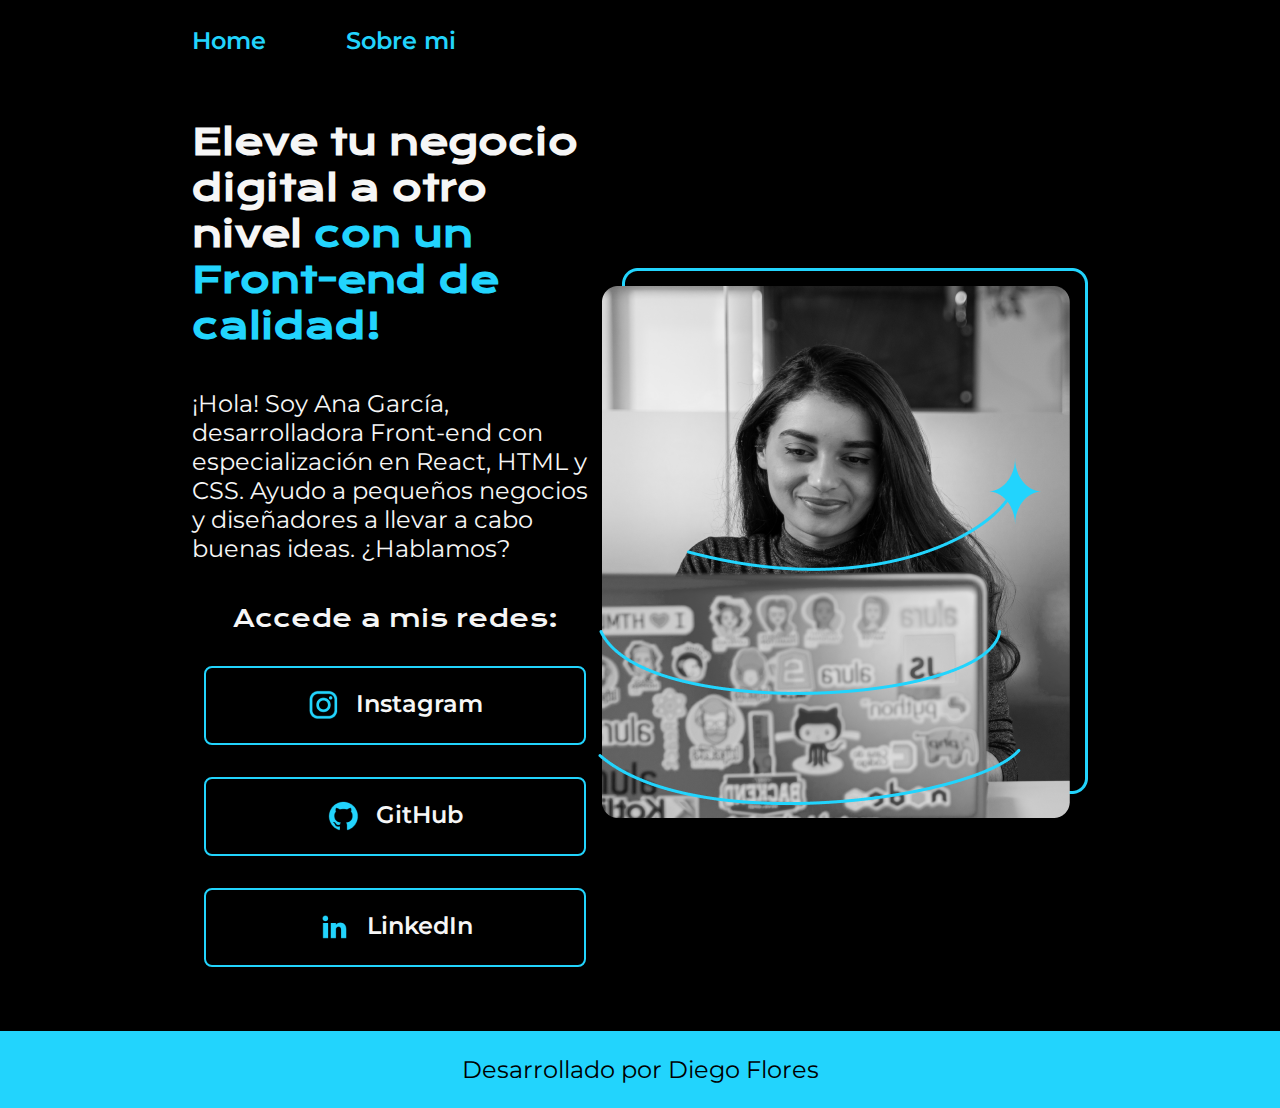
==== Index.html @ 294195ee "First commit" ====
<!DOCTYPE html>
<html lang="es-mx">
<head>
    <meta charset="UTF-8">
    <meta http-equiv="X-UA-Compatible" content="IE=edge">
    <meta name="viewport" content="width=device-width, initial-scale=1.0">
    <title>Portafolio</title>
    <link rel ="stylesheet" href="./styles/style.css">
</head>
<body>
    <header class="header">
        <nav class="header__menu">
            <a class="header__menu__link" href="Index.html">
                Home
            </a>
            <a class="header__menu__link" href="about.html">
                Sobre mi
            </a>
        </nav>
    </header>
    <main class="presentacion">
        <section class="presentacion__contenido">
            <h1 class="presentacion__contenido__titulo">
                Eleve tu negocio digital a otro nivel 
                <strong class="titulo-destaque">
                    con un Front-end de calidad!
                </strong> 
            </h1>
            <p class="presentacion__contenido__texto">  
                ¡Hola! Soy Ana García, desarrolladora Front-end con 
                especialización en React, HTML y CSS. Ayudo a pequeños 
                negocios y diseñadores a llevar a cabo buenas ideas. ¿Hablamos?
            </p>
            <div class="presentacion__enlace">
                <h2 class="presentacion__enlaces__subtitulo">Accede a mis redes: </h2>
                <a class="presentacion__enlace__link" href="https://www.instagram.com/">
                    <img src="./assets/instagram.png">
                    Instagram
                </a>
                <a class="presentacion__enlace__link" href="https://www.github.com/">
                    <img src="./assets/github.png">
                    GitHub
                </a>
                <a class="presentacion__enlace__link" href="https://www.linkedin.com/">
                    <img src="./assets/linkedin.png">
                    LinkedIn
                </a>
            </div>
        </section>
        <img src="./assets/Imagem.png" alt="Imagen de Ana García Trabajando">
    </main>
    <footer class="footer">
        <p>Desarrollado por Diego Flores</p>
    </footer>
</body>
</html>
---- styles/style.css ----
@import url('https://fonts.googleapis.com/css2?family=Krona+One&family=Montserrat:ital,wght@0,100..900;1,100..900&display=swap');

:root{
    --color-primario: #000;
    --color-secundario: #f6f6f6;
    --color-terciario: #22d4fd;
    --color-hover: #272727;

    --fuente-monserrat: "Montserrat", sans-serif;
    --fuente-krona: "Krona One", sans-serif;
}

* {
    padding: 0;
    margin: 0;
}

body {
    background-color: var(--color-primario);
    color: var(--color-secundario);
    /*height: 100vh;*/
    box-sizing: border-box;
}

.header{
    padding: 2% 0% 0% 15%;
}

.header__menu{
    display: flex;
    gap: 80px;
}

.header__menu__link{
    font-family: var(--fuente-monserrat);
    font-size: 24px;
    font-weight: 600;
    color: var(--color-terciario);
    text-decoration: none;
}

.presentacion{
    display: flex;
    align-items: center;
    padding: 5% 15%;
    justify-content: space-between;
}

.presentacion__contenido{
    width: 615px;
    display: flex;
    flex-direction: column;
    gap: 40px;
}

.presentacion__contenido__titulo{
    font-size: 36px;
    font-family: var(--fuente-krona);
}

.titulo-destaque{
    color: var(--color-terciario);
}

.presentacion__contenido__texto{
    font-size: 24px;
    font-family: var(--fuente-monserrat);
}

.presentacion__enlace{
    display: flex;
    justify-content: space-between;
    flex-direction: column;
    align-items: center;
    gap: 32px;
}

.presentacion__enlaces__subtitulo{
    font-family: var(--fuente-krona);
    font-size: 24px;
    font-weight: 400;
}

.presentacion__enlace__link{
    
    /* background-color: #22D4FD; */
    display: flex;
    justify-content: center;
    gap: 16px;
    border: 2px solid var(--color-terciario);
    width: 378px;
    text-align: center;
    border-radius: 8px;
    font-size: 24px;
    font-weight: 600;
    padding: 21.5px 0;
    text-decoration: none;
    color: var(--color-secundario);
    font-family: var(--fuente-monserrat);
}

.presentacion__enlace__link:hover{
    background-color: var(--color-hover);
}

.footer{
    background-color: var(--color-terciario);
    padding: 24px;
    color: var(--color-primario);
    text-align: center;
    font-family: var(--fuente-monserrat);
    font-size: 24px;
    font-weight: 400;

}
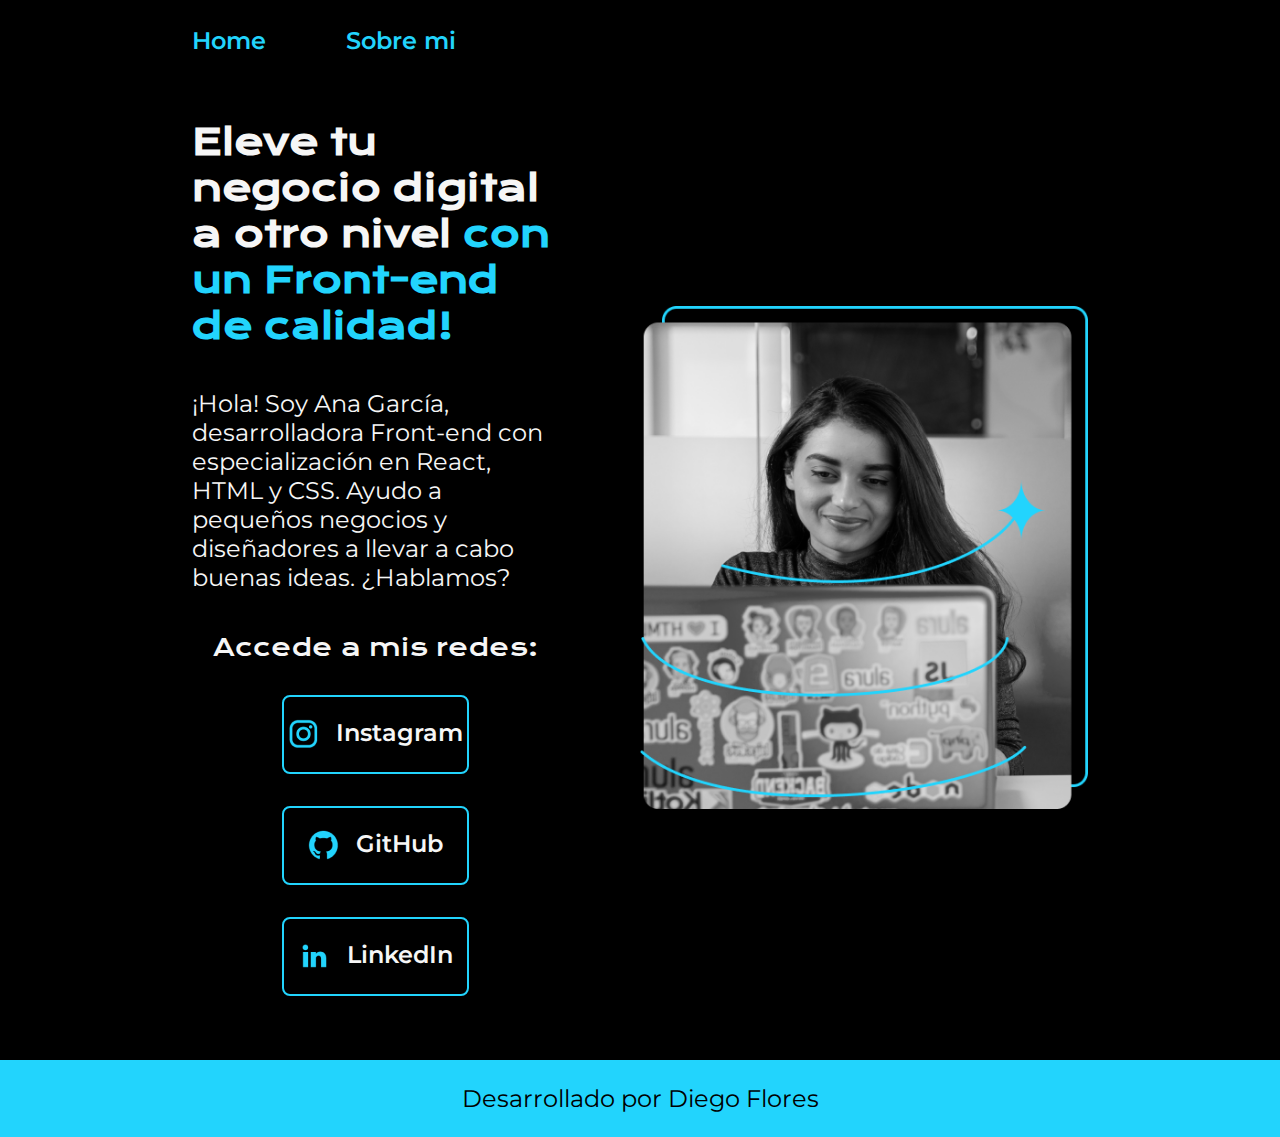
==== commit a09da69d: "Media Queries" ====
--- a/Index.html
+++ b/Index.html
@@ -47,7 +47,7 @@
                 </a>
             </div>
         </section>
-        <img src="./assets/Imagem.png" alt="Imagen de Ana García Trabajando">
+        <img class="presentacion__imagen" src="./assets/Imagem.png" alt="Imagen de Ana García Trabajando">
     </main>
     <footer class="footer">
         <p>Desarrollado por Diego Flores</p>
--- a/styles/style.css
+++ b/styles/style.css
@@ -33,7 +33,7 @@
 
 .header__menu__link{
     font-family: var(--fuente-monserrat);
-    font-size: 24px;
+    font-size: 1.5rem;
     font-weight: 600;
     color: var(--color-terciario);
     text-decoration: none;
@@ -44,17 +44,18 @@
     align-items: center;
     padding: 5% 15%;
     justify-content: space-between;
+    gap: 82px;
 }
 
 .presentacion__contenido{
-    width: 615px;
+    width: 50%;
     display: flex;
     flex-direction: column;
     gap: 40px;
 }
 
 .presentacion__contenido__titulo{
-    font-size: 36px;
+    font-size: 2.25rem;
     font-family: var(--fuente-krona);
 }
 
@@ -63,7 +64,7 @@
 }
 
 .presentacion__contenido__texto{
-    font-size: 24px;
+    font-size: 1.5rem;
     font-family: var(--fuente-monserrat);
 }
 
@@ -77,7 +78,7 @@
 
 .presentacion__enlaces__subtitulo{
     font-family: var(--fuente-krona);
-    font-size: 24px;
+    font-size: 1.5rem;
     font-weight: 400;
 }
 
@@ -88,10 +89,10 @@
     justify-content: center;
     gap: 16px;
     border: 2px solid var(--color-terciario);
-    width: 378px;
+    width: 50%;
     text-align: center;
     border-radius: 8px;
-    font-size: 24px;
+    font-size: 1.5rem;
     font-weight: 600;
     padding: 21.5px 0;
     text-decoration: none;
@@ -103,13 +104,22 @@
     background-color: var(--color-hover);
 }
 
+.presentacion__imagen{
+    width: 50%;
+}
+
 .footer{
     background-color: var(--color-terciario);
-    padding: 24px;
+    padding: 1.5rem;
     color: var(--color-primario);
     text-align: center;
     font-family: var(--fuente-monserrat);
-    font-size: 24px;
+    font-size: 1.5rem;
     font-weight: 400;
+}
 
+@media (max-width: 1200px){
+    .presentacion{
+        flex-direction: column-reverse;
+    }
 }